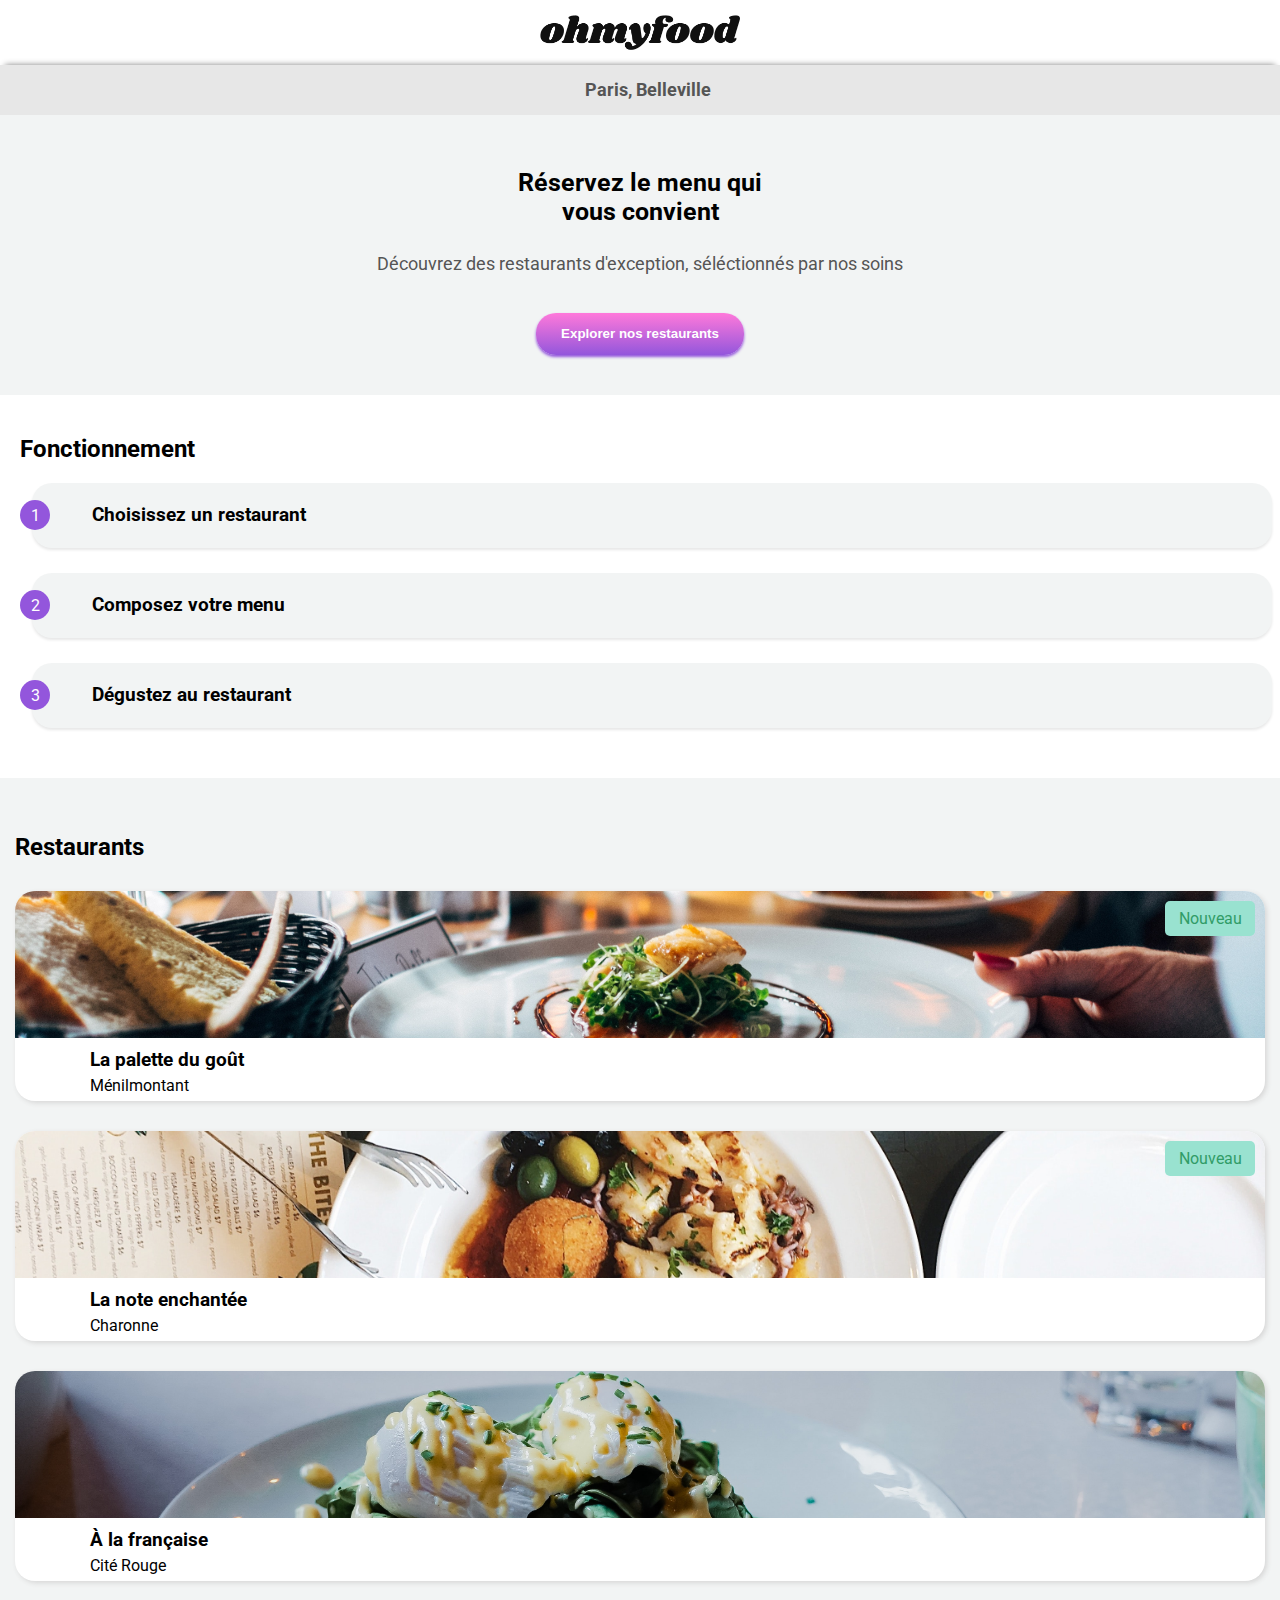
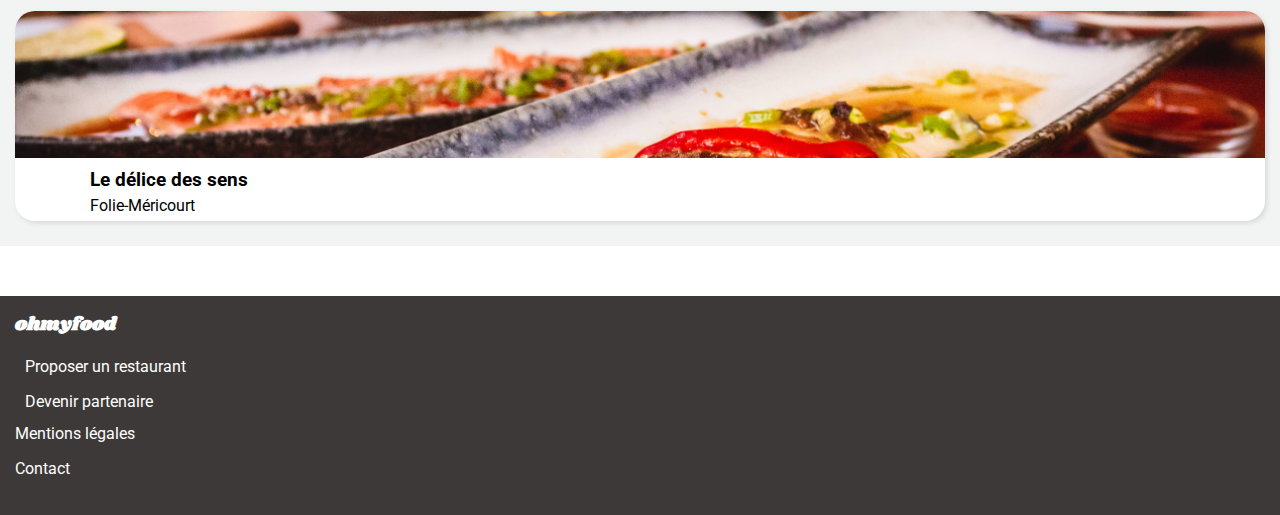
==== index.html @ ba2c08bd "fin page menu française" ====
<!DOCTYPE html>
<html lang="fr">
  <head>
    <meta charset="utf-8" />
    <meta name="viewport" content="width=device-width initial-scale=1" />

    <title>ohmyfood</title>

<link rel="stylesheet" href="https://cdnjs.cloudflare.com/ajax/libs/font-awesome/6.2.0/css/all.min.css" integrity="sha512-xh6O/CkQoPOWDdYTDqeRdPCVd1SpvCA9XXcUnZS2FmJNp1coAFzvtCN9BmamE+4aHK8yyUHUSCcJHgXloTyT2A==" crossorigin="anonymous" referrerpolicy="no-referrer" />
<link rel="preconnect" href="https://fonts.googleapis.com">
<link rel="preconnect" href="https://fonts.gstatic.com" crossorigin>
<link href="https://fonts.googleapis.com/css2?family=Roboto:wght@300&family=Shrikhand&display=swap" rel="stylesheet">
    <link rel="stylesheet" href="css/accueil.css" />
  </head>

  <body>

    <!--<div class="loader-container">
      <div class="loading-spinner"></div>
    </div>-->


    <header>
      <div class="logo-picture">
        <img src="images/logo/ohmyfood.png" alt="logo" />
      </div>
    </header>

    <main>
      <div class="location">
        <div class="map-icon">
          <i class="fa-solid fa-location-dot"></i>
        </div>
       <p> Paris, Belleville</p>
      </div>


      <div class="topic">
        <h1>Réservez le menu qui <br> vous convient </h1>
        <p>Découvrez des restaurants d'exception, séléctionnés par nos soins</p>
        <button class="btn-discover" type="button">
          Explorer nos restaurants
        </button>
      </div>
      
      <section class="functionning">
        <h2>Fonctionnement</h2>
        <ul>
         
          <li>
            <a class="hovering" href="#">
            <div class="number">
            <p>1</p>
            </div>
            <i class="fa-solid fa-mobile-screen-button"></i>
            <h3>Choisissez un restaurant</h3>
            </a>
          </li>
        
         
          <li>
            <a class="hovering" href="#">
            <div class="number">
            <p>2</p>
            </div>
            <i class="fa-solid fa-list-ul"></i>
            <h3>Composez votre menu</h3>
            </a>
          </li>
          
          
          <li>
            <a class="hovering" href="#">
            <div class="number">
            <p>3</p>
            </div>
            <i class="fa-solid fa-store"></i>
            <h3>Dégustez au restaurant</h3>
            </a>
          </li>
        
        </ul>
      </section>

      <section class="restaurant">

        <h2>Restaurants</h2>

        
        <div class="restaurant-group">

          
            <div class="thumbnail-restaurant">
              <a href="menu_palette_gout.html">
              <div class="picture">
                <div class="new">
                  <p>Nouveau</p>
                  </div>
                <img src="images/restaurants/jay-wennington-N_Y88TWmGwA-unsplash.jpg" alt="la palette du goût" />
              </div>

              <div class="content">
                <div class="text">
                <h3>La palette du goût</h3>
                <p>Ménilmontant</p>
                </div>
                <div class="heart">
                  <i class="fa-regular fa-heart"></i>
                </div>
              </div>
              </a>
          </div>
        

          <div class="thumbnail-restaurant">
            <a href="menu_enchantee.html">
            <div class="picture">
              <div class="new">
                <p>Nouveau</p>
                </div>
              <img src="images/restaurants/stil-u2Lp8tXIcjw-unsplash.jpg" alt="La note enchantée" />
            </div>

            <div class="content">
              <div class="text">
              <h3>La note enchantée</h3>
              <p>Charonne</p>
              </div>
              <div class="heart">
                <i class="fa-regular fa-heart"></i>
              </div>
             </div>
            </a>
          </div>

          <div class="thumbnail-restaurant">
            <a href="page/menu_française.html">
            <div class="picture">
              <img src="images/restaurants/toa-heftiba-DQKerTsQwi0-unsplash.jpg" alt="française" />
            </div>

            <div class="content">
              <div class="text">
              <h3>À la française</h3>
              <p>Cité Rouge</p>
              </div>
              <div class="heart">
                <i class="fa-regular fa-heart"></i>
              </div>
             </div>
            </a>
          </div>

          <div class="thumbnail-restaurant">
            <a href="menu_delice.html">
            <div class="picture">
              <img src="images/restaurants/louis-hansel-shotsoflouis-qNBGVyOCY8Q-unsplash.jpg" alt="le délice des sens" />
            </div>

            <div class="content">
              <div class="text">
              <h3>Le délice des sens</h3>
              <p>Folie-Méricourt</p>
              </div>
              <div class="heart">
                <i class="fa-regular fa-heart"></i>
              </div>
             </div>
            </a>
          </div>
        </div>
      </section>


  

      <footer>
        <h3 class="footer-title">
          ohmyfood
        </h3>
        <ul>
            <li class="icon">
              <i class="fa-solid fa-utensils"></i>
              <p>Proposer un restaurant</p>
            </li>
            <li class="icon">
              <i class="fa-solid fa-handshake-angle"></i>
              <p>Devenir partenaire</p>
            </li>
            <li>
              Mentions légales
            </li>
            <li>
              Contact
            </li>
        </ul>
      </footer>

    </main>



  </body>

</html>
---- css/accueil.css ----
body {
  margin: 0;
  box-sizing: border-box;
  font-family: "roboto", sans-serif;
}

.logo-picture {
  display: flex;
  justify-content: center;
  padding: 15px;
}
.logo-picture img {
  width: 200px;
}

.location {
  display: flex;
  justify-content: center;
  align-items: center;
  gap: 15px;
  width: 100%;
  height: 50px;
  background-color: #e7e7e7;
  box-shadow: 0 -5px 6px -5px gray;
  font-size: 18px;
  font-weight: bold;
}
.location p {
  color: #555555;
}

.map-icon i {
  font-size: 18px;
}

.topic {
  display: flex;
  flex-direction: column;
  height: 200px;
  align-items: center;
  justify-content: center;
  padding: 40px 0;
  background-color: #f2f4f4;
}
.topic h1, .topic p {
  margin: auto;
  text-align: center;
  font-size: 25px;
}
.topic p {
  font-size: 18px;
  color: #555555;
}

.btn-discover {
  margin-top: 25px;
  height: 42px;
  border-radius: 20px;
  background: linear-gradient(#ff79da, #9356dc);
  box-shadow: #9356dc 0px 2px 3px;
  border: none;
  color: white;
  font-weight: bold;
  padding: 0 25px;
}

.loader-container {
  display: flex;
  justify-content: center;
  align-items: center;
  position: fixed;
  inset: 0;
  z-index: 3;
  background-color: white;
  height: 100vh;
  animation: disappear 0s forwards;
  animation-delay: 3s;
}

.loading-spinner {
  border-bottom: 2px solid #9356dc;
  border-left: 2px solid #9356dc;
  border-top: 2px solid #ff79da;
  border-right: 2px solid #ff79da;
  border-radius: 50%;
  background: linear-gradient(#ff79da, #9356dc);
  width: 100px;
  height: 100px;
  animation: spin 3s linear infinite;
}

@keyframes spin {
  0% {
    transform: rotate(0deg);
  }
  100% {
    transform: rotate(360deg);
  }
}
@keyframes disappear {
  0% {
    transform: scale(1);
  }
  100% {
    transform: scale(0);
  }
}
.functionning {
  display: flex;
  flex-direction: column;
  justify-content: center;
  margin: 20px;
}
.functionning a {
  gap: 15px;
}

.functionning ul {
  display: flex;
  flex-direction: column;
  align-items: center;
  list-style: decimal;
  gap: 25px;
  margin: 0;
  padding: 0;
  color: black;
}

.hovering {
  display: flex;
  justify-content: start;
  align-items: center;
  position: relative;
  left: 12px;
  width: 100%;
  height: 65px;
  border-radius: 20px;
  background-color: #f2f4f4;
  box-shadow: #e7e7e7 0px 2px 3px;
  text-decoration: none;
  color: black;
}
.hovering:hover {
  background-color: #f5eaf9;
}
.hovering:hover i {
  color: #9356dc;
}

.functionning li {
  display: flex;
  justify-content: start;
  align-items: center;
  width: 100%;
  gap: 12px;
}

.functionning .fa-solid {
  font-size: 20px;
  color: gray;
}

.number {
  display: flex;
  justify-content: center;
  align-items: center;
  position: relative;
  left: -12px;
  background-color: #9356dc;
  color: white;
  width: 30px;
  height: 30px;
  border-radius: 20px;
}

.restaurant {
  padding: 25px 15px;
  margin-top: 50px;
  margin-bottom: 50px;
  background-color: #f2f4f4;
}
.restaurant h2 {
  margin-top: 30px;
  margin-bottom: 30px;
}
.restaurant h3, .restaurant p {
  margin: 0;
}

.thumbnail-restaurant {
  min-width: 200px;
  min-height: 210px;
  width: 100%;
  height: 190px;
  background-color: white;
  box-shadow: 2px 2px 5px #d7d7d7;
  border-radius: 20px;
  overflow: hidden;
}
.thumbnail-restaurant a {
  text-decoration: none;
  color: black;
}

.restaurant-group {
  display: flex;
  flex-wrap: wrap;
  justify-content: space-between;
  align-items: center;
  row-gap: 30px;
  column-gap: 35px;
}

.thumbnail-restaurant .picture {
  width: 100%;
  height: 70%;
}
.thumbnail-restaurant .picture img {
  width: 100%;
  height: 100%;
  object-fit: cover;
}

.new {
  display: flex;
  justify-content: center;
  align-items: center;
  position: absolute;
  right: 0;
  margin-top: 10px;
  margin-right: 25px;
  width: 90px;
  height: 35px;
  z-index: 2;
  color: #319C67;
  border-radius: 5px;
  background-color: #99E2D0;
  text-align: center;
}
.new p {
  position: absolute;
  vertical-align: middle;
}

.content {
  display: flex;
  justify-content: space-between;
  align-items: center;
  padding-top: 3px;
  margin: 0 auto;
  width: 88%;
  height: 30%;
}
.content .text {
  display: flex;
  flex-direction: column;
  row-gap: 5px;
}

.heart {
  font-size: 28px;
}

footer {
  display: flex;
  flex-direction: column;
  padding: 15px;
  color: white;
  background-color: #3D3939;
}
footer h3 {
  font-family: "Shrikhand";
  margin: 0;
}
footer ul {
  display: flex;
  flex-direction: column;
  gap: 10px;
  font-family: "roboto", sans-serif;
  padding: 0;
}
footer ul li {
  display: flex;
  height: 25px;
  gap: 5px;
}
footer ul .icon {
  display: flex;
  align-items: center;
  color: white;
  gap: 10px;
}

/*# sourceMappingURL=accueil.css.map */
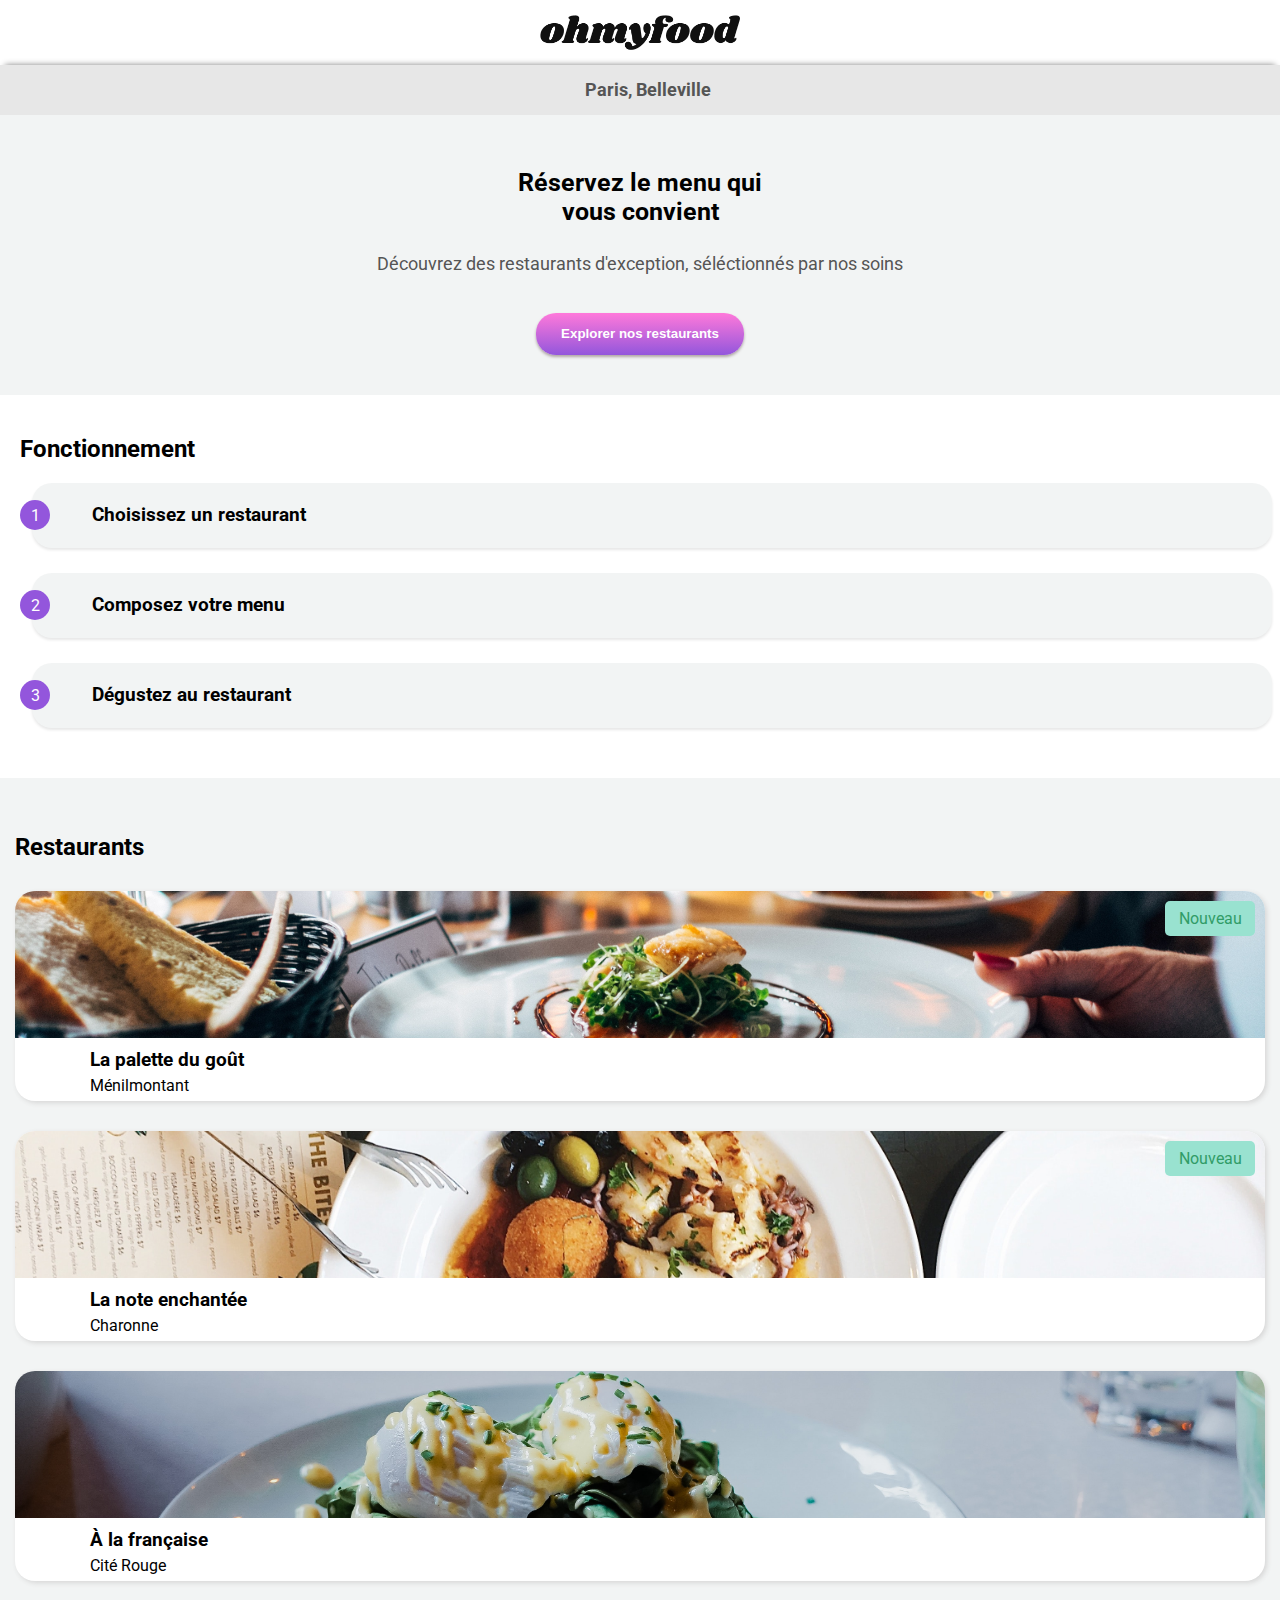
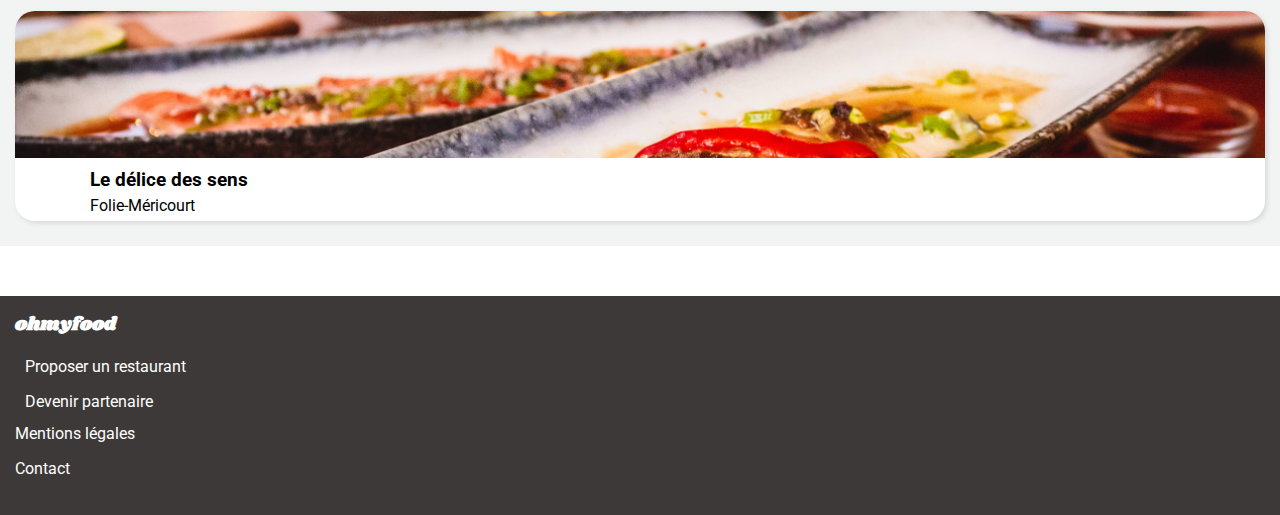
==== commit f55f5a49: "début animation selection des plats" ====
--- a/index.html
+++ b/index.html
@@ -6,19 +6,26 @@
 
     <title>ohmyfood</title>
 
-<link rel="stylesheet" href="https://cdnjs.cloudflare.com/ajax/libs/font-awesome/6.2.0/css/all.min.css" integrity="sha512-xh6O/CkQoPOWDdYTDqeRdPCVd1SpvCA9XXcUnZS2FmJNp1coAFzvtCN9BmamE+4aHK8yyUHUSCcJHgXloTyT2A==" crossorigin="anonymous" referrerpolicy="no-referrer" />
-<link rel="preconnect" href="https://fonts.googleapis.com">
-<link rel="preconnect" href="https://fonts.gstatic.com" crossorigin>
-<link href="https://fonts.googleapis.com/css2?family=Roboto:wght@300&family=Shrikhand&display=swap" rel="stylesheet">
+    <link
+      rel="stylesheet"
+      href="https://cdnjs.cloudflare.com/ajax/libs/font-awesome/6.2.0/css/all.min.css"
+      integrity="sha512-xh6O/CkQoPOWDdYTDqeRdPCVd1SpvCA9XXcUnZS2FmJNp1coAFzvtCN9BmamE+4aHK8yyUHUSCcJHgXloTyT2A=="
+      crossorigin="anonymous"
+      referrerpolicy="no-referrer"
+    />
+    <link rel="preconnect" href="https://fonts.googleapis.com" />
+    <link rel="preconnect" href="https://fonts.gstatic.com" crossorigin />
+    <link
+      href="https://fonts.googleapis.com/css2?family=Roboto:wght@300&family=Shrikhand&display=swap"
+      rel="stylesheet"
+    />
     <link rel="stylesheet" href="css/accueil.css" />
   </head>
 
   <body>
-
     <!--<div class="loader-container">
       <div class="loading-spinner"></div>
     </div>-->
-
 
     <header>
       <div class="logo-picture">
@@ -31,176 +38,170 @@
         <div class="map-icon">
           <i class="fa-solid fa-location-dot"></i>
         </div>
-       <p> Paris, Belleville</p>
+        <p>Paris, Belleville</p>
       </div>
 
-
       <div class="topic">
-        <h1>Réservez le menu qui <br> vous convient </h1>
+        <h1>
+          Réservez le menu qui <br />
+          vous convient
+        </h1>
         <p>Découvrez des restaurants d'exception, séléctionnés par nos soins</p>
         <button class="btn-discover" type="button">
           Explorer nos restaurants
         </button>
       </div>
-      
+
       <section class="functionning">
         <h2>Fonctionnement</h2>
         <ul>
-         
           <li>
             <a class="hovering" href="#">
-            <div class="number">
-            <p>1</p>
-            </div>
-            <i class="fa-solid fa-mobile-screen-button"></i>
-            <h3>Choisissez un restaurant</h3>
-            </a>
-          </li>
-        
-         
+              <div class="number">
+                <p>1</p>
+              </div>
+              <i class="fa-solid fa-mobile-screen-button"></i>
+              <h3>Choisissez un restaurant</h3>
+            </a>
+          </li>
+
           <li>
             <a class="hovering" href="#">
-            <div class="number">
-            <p>2</p>
-            </div>
-            <i class="fa-solid fa-list-ul"></i>
-            <h3>Composez votre menu</h3>
-            </a>
-          </li>
-          
-          
+              <div class="number">
+                <p>2</p>
+              </div>
+              <i class="fa-solid fa-list-ul"></i>
+              <h3>Composez votre menu</h3>
+            </a>
+          </li>
+
           <li>
             <a class="hovering" href="#">
-            <div class="number">
-            <p>3</p>
-            </div>
-            <i class="fa-solid fa-store"></i>
-            <h3>Dégustez au restaurant</h3>
-            </a>
-          </li>
-        
+              <div class="number">
+                <p>3</p>
+              </div>
+              <i class="fa-solid fa-store"></i>
+              <h3>Dégustez au restaurant</h3>
+            </a>
+          </li>
         </ul>
       </section>
 
-      <section class="restaurant">
-
+      <section id="restaurant-section" class="restaurant">
         <h2>Restaurants</h2>
 
-        
         <div class="restaurant-group">
-
-          
-            <div class="thumbnail-restaurant">
-              <a href="menu_palette_gout.html">
+          <div class="thumbnail-restaurant">
+            <a href="page/menu_palette_gout.html">
               <div class="picture">
                 <div class="new">
                   <p>Nouveau</p>
-                  </div>
-                <img src="images/restaurants/jay-wennington-N_Y88TWmGwA-unsplash.jpg" alt="la palette du goût" />
-              </div>
-
-              <div class="content">
-                <div class="text">
-                <h3>La palette du goût</h3>
-                <p>Ménilmontant</p>
-                </div>
-                <div class="heart">
-                  <i class="fa-regular fa-heart"></i>
-                </div>
-              </div>
-              </a>
-          </div>
-        
+                </div>
+                <img
+                  src="images/restaurants/jay-wennington-N_Y88TWmGwA-unsplash.jpg"
+                  alt="la palette du goût"
+                />
+              </div>
+
+              <div class="content">
+                <div class="text">
+                  <h3>La palette du goût</h3>
+                  <p>Ménilmontant</p>
+                </div>
+                <div class="heart">
+                  <i class="fa-regular fa-heart"></i>
+                  <i class="fa-solid fa-heart"></i>
+                </div>
+              </div>
+            </a>
+          </div>
 
           <div class="thumbnail-restaurant">
             <a href="menu_enchantee.html">
-            <div class="picture">
-              <div class="new">
-                <p>Nouveau</p>
-                </div>
-              <img src="images/restaurants/stil-u2Lp8tXIcjw-unsplash.jpg" alt="La note enchantée" />
-            </div>
-
-            <div class="content">
-              <div class="text">
-              <h3>La note enchantée</h3>
-              <p>Charonne</p>
-              </div>
-              <div class="heart">
-                <i class="fa-regular fa-heart"></i>
-              </div>
-             </div>
+              <div class="picture">
+                <div class="new">
+                  <p>Nouveau</p>
+                </div>
+                <img
+                  src="images/restaurants/stil-u2Lp8tXIcjw-unsplash.jpg"
+                  alt="La note enchantée"
+                />
+              </div>
+
+              <div class="content">
+                <div class="text">
+                  <h3>La note enchantée</h3>
+                  <p>Charonne</p>
+                </div>
+                <div class="heart">
+                  <i class="fa-regular fa-heart"></i>
+                  <i class="fa-solid fa-heart"></i>
+                </div>
+              </div>
             </a>
           </div>
 
           <div class="thumbnail-restaurant">
             <a href="page/menu_française.html">
-            <div class="picture">
-              <img src="images/restaurants/toa-heftiba-DQKerTsQwi0-unsplash.jpg" alt="française" />
-            </div>
-
-            <div class="content">
-              <div class="text">
-              <h3>À la française</h3>
-              <p>Cité Rouge</p>
-              </div>
-              <div class="heart">
-                <i class="fa-regular fa-heart"></i>
-              </div>
-             </div>
+              <div class="picture">
+                <img
+                  src="images/restaurants/toa-heftiba-DQKerTsQwi0-unsplash.jpg"
+                  alt="française"
+                />
+              </div>
+
+              <div class="content">
+                <div class="text">
+                  <h3>À la française</h3>
+                  <p>Cité Rouge</p>
+                </div>
+                <div class="heart">
+                  <i class="fa-regular fa-heart"></i>
+                  <i class="fa-solid fa-heart"></i>
+                </div>
+              </div>
             </a>
           </div>
 
           <div class="thumbnail-restaurant">
             <a href="menu_delice.html">
-            <div class="picture">
-              <img src="images/restaurants/louis-hansel-shotsoflouis-qNBGVyOCY8Q-unsplash.jpg" alt="le délice des sens" />
-            </div>
-
-            <div class="content">
-              <div class="text">
-              <h3>Le délice des sens</h3>
-              <p>Folie-Méricourt</p>
-              </div>
-              <div class="heart">
-                <i class="fa-regular fa-heart"></i>
-              </div>
-             </div>
+              <div class="picture">
+                <img
+                  src="images/restaurants/louis-hansel-shotsoflouis-qNBGVyOCY8Q-unsplash.jpg"
+                  alt="le délice des sens"
+                />
+              </div>
+
+              <div class="content">
+                <div class="text">
+                  <h3>Le délice des sens</h3>
+                  <p>Folie-Méricourt</p>
+                </div>
+                <div class="heart">
+                  <i class="fa-regular fa-heart"></i>
+                  <i class="fa-solid fa-heart"></i>
+                </div>
+              </div>
             </a>
           </div>
         </div>
       </section>
 
-
-  
-
       <footer>
-        <h3 class="footer-title">
-          ohmyfood
-        </h3>
+        <h3 class="footer-title">ohmyfood</h3>
         <ul>
-            <li class="icon">
-              <i class="fa-solid fa-utensils"></i>
-              <p>Proposer un restaurant</p>
-            </li>
-            <li class="icon">
-              <i class="fa-solid fa-handshake-angle"></i>
-              <p>Devenir partenaire</p>
-            </li>
-            <li>
-              Mentions légales
-            </li>
-            <li>
-              Contact
-            </li>
+          <li class="icon">
+            <i class="fa-solid fa-utensils"></i>
+            <p>Proposer un restaurant</p>
+          </li>
+          <li class="icon">
+            <i class="fa-solid fa-handshake-angle"></i>
+            <p>Devenir partenaire</p>
+          </li>
+          <li>Mentions légales</li>
+          <li>Contact</li>
         </ul>
       </footer>
-
     </main>
-
-
-
   </body>
-
 </html>
-
--- a/css/accueil.css
+++ b/css/accueil.css
@@ -57,11 +57,15 @@
   height: 42px;
   border-radius: 20px;
   background: linear-gradient(#ff79da, #9356dc);
-  box-shadow: #9356dc 0px 2px 3px;
+  box-shadow: rgb(175, 165, 165) 0px 2px 3px;
   border: none;
   color: white;
   font-weight: bold;
   padding: 0 25px;
+}
+.btn-discover:hover {
+  filter: brightness(1.1);
+  box-shadow: rgb(175, 165, 165) 0px 6px 10px;
 }
 
 .loader-container {
@@ -201,6 +205,15 @@
   text-decoration: none;
   color: black;
 }
+.thumbnail-restaurant .picture {
+  width: 100%;
+  height: 70%;
+}
+.thumbnail-restaurant .picture img {
+  width: 100%;
+  height: 100%;
+  object-fit: cover;
+}
 
 .restaurant-group {
   display: flex;
@@ -209,16 +222,6 @@
   align-items: center;
   row-gap: 30px;
   column-gap: 35px;
-}
-
-.thumbnail-restaurant .picture {
-  width: 100%;
-  height: 70%;
-}
-.thumbnail-restaurant .picture img {
-  width: 100%;
-  height: 100%;
-  object-fit: cover;
 }
 
 .new {
@@ -258,9 +261,32 @@
 }
 
 .heart {
+  display: flex;
   font-size: 28px;
 }
-
+.heart .fa-regular {
+  position: relative;
+}
+.heart .fa-solid {
+  position: absolute;
+  opacity: 0;
+}
+.heart .fa-solid:hover {
+  background: linear-gradient(#ff79da, #9356dc);
+  background-clip: text;
+  -webkit-background-clip: text;
+  color: transparent;
+  animation: fill 2.5s forwards;
+}
+
+@keyframes fill {
+  0% {
+    opacity: 0;
+  }
+  100% {
+    opacity: 1;
+  }
+}
 footer {
   display: flex;
   flex-direction: column;
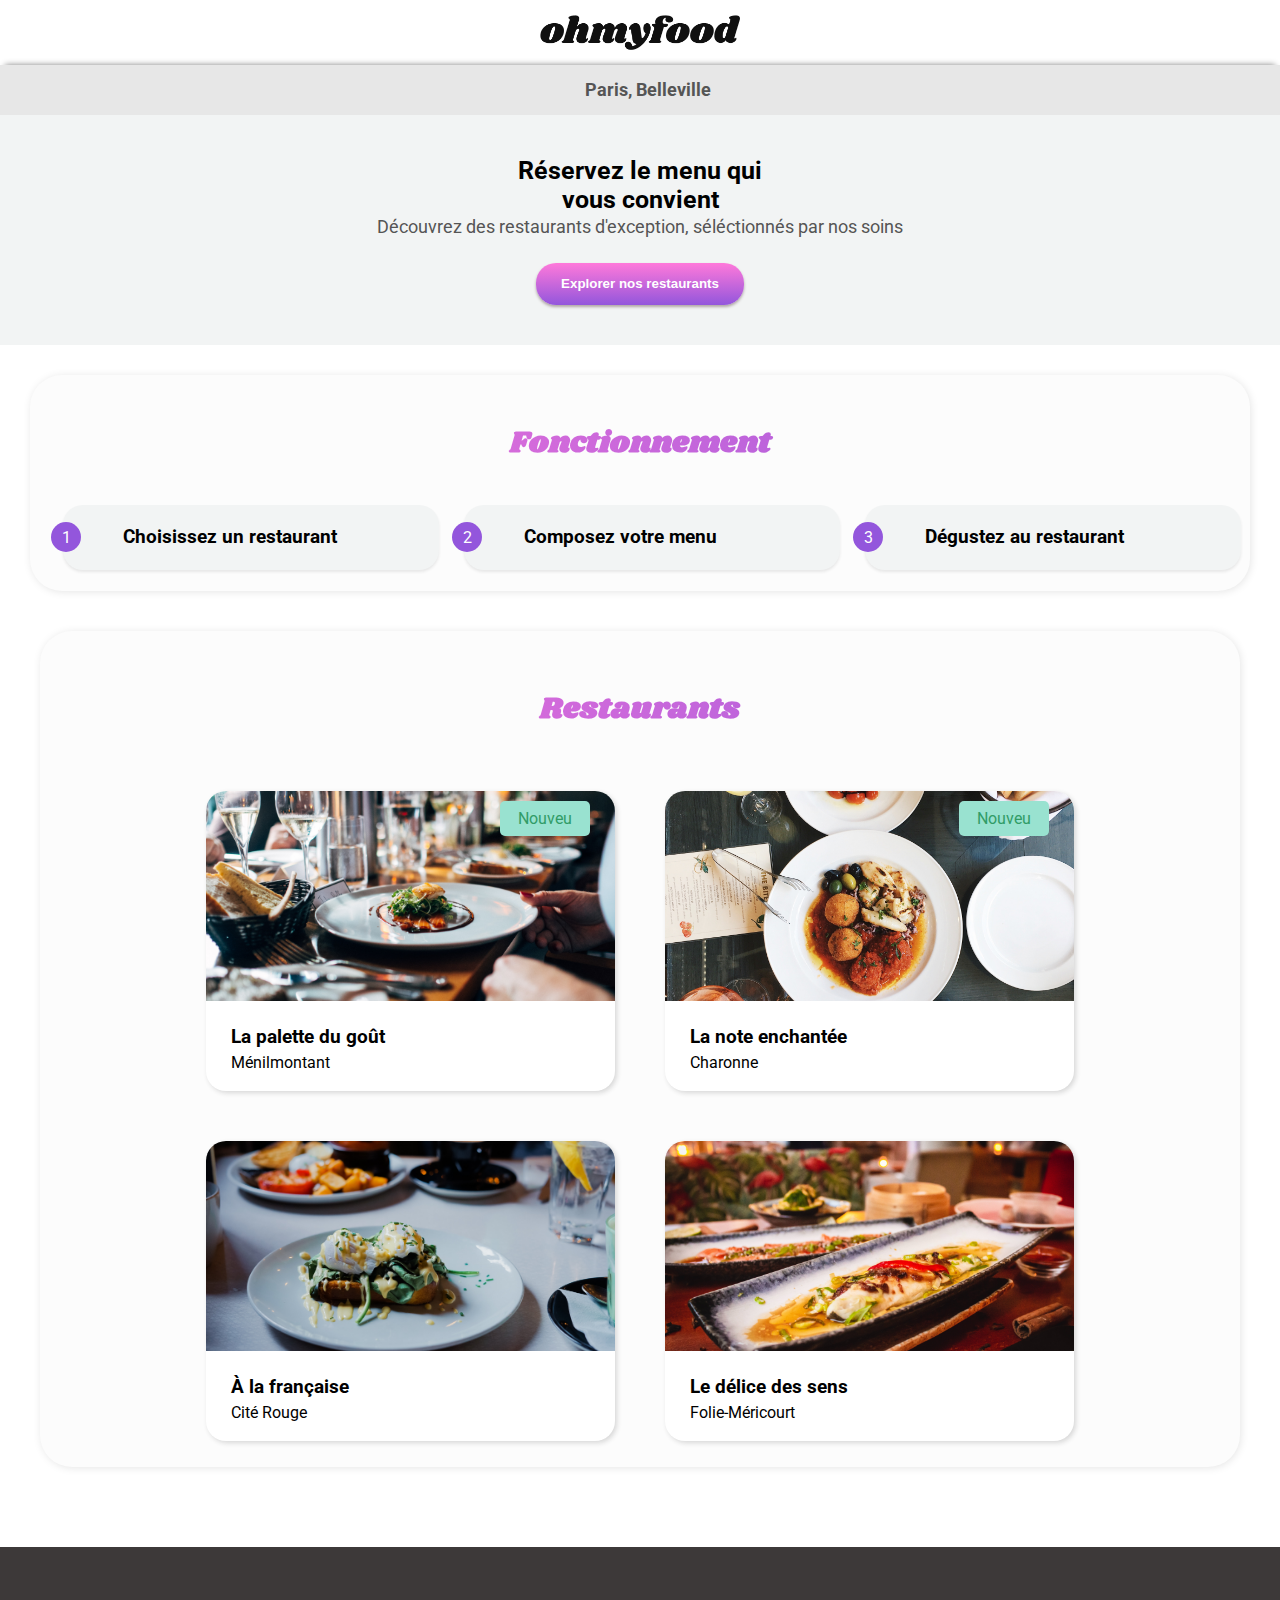
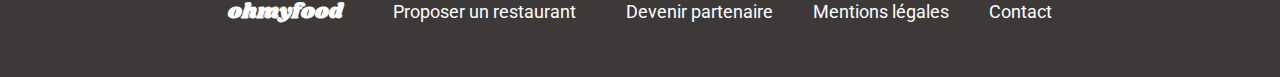
==== commit 0921bd81: "finalisation version desktop" ====
--- a/index.html
+++ b/index.html
@@ -94,9 +94,7 @@
           <div class="thumbnail-restaurant">
             <a href="page/menu_palette_gout.html">
               <div class="picture">
-                <div class="new">
-                  <p>Nouveau</p>
-                </div>
+                <span class="new">Nouveu</span>
                 <img
                   src="images/restaurants/jay-wennington-N_Y88TWmGwA-unsplash.jpg"
                   alt="la palette du goût"
@@ -117,11 +115,9 @@
           </div>
 
           <div class="thumbnail-restaurant">
-            <a href="menu_enchantee.html">
-              <div class="picture">
-                <div class="new">
-                  <p>Nouveau</p>
-                </div>
+            <a href="page/menu_enchantee.html">
+              <div class="picture">
+                <span class="new">Nouveu</span>
                 <img
                   src="images/restaurants/stil-u2Lp8tXIcjw-unsplash.jpg"
                   alt="La note enchantée"
@@ -164,7 +160,7 @@
           </div>
 
           <div class="thumbnail-restaurant">
-            <a href="menu_delice.html">
+            <a href="page/menu_delice.html">
               <div class="picture">
                 <img
                   src="images/restaurants/louis-hansel-shotsoflouis-qNBGVyOCY8Q-unsplash.jpg"
@@ -199,7 +195,9 @@
             <p>Devenir partenaire</p>
           </li>
           <li>Mentions légales</li>
-          <li>Contact</li>
+          <li>
+            <a href="#"> Contact </a>
+          </li>
         </ul>
       </footer>
     </main>
--- a/css/accueil.css
+++ b/css/accueil.css
@@ -180,14 +180,14 @@
 .restaurant {
   padding: 25px 15px;
   margin-top: 50px;
-  margin-bottom: 50px;
   background-color: #f2f4f4;
 }
 .restaurant h2 {
   margin-top: 30px;
   margin-bottom: 30px;
 }
-.restaurant h3, .restaurant p {
+.restaurant h3,
+.restaurant p {
   margin: 0;
 }
 
@@ -206,25 +206,11 @@
   color: black;
 }
 .thumbnail-restaurant .picture {
+  position: relative;
   width: 100%;
   height: 70%;
 }
-.thumbnail-restaurant .picture img {
-  width: 100%;
-  height: 100%;
-  object-fit: cover;
-}
-
-.restaurant-group {
-  display: flex;
-  flex-wrap: wrap;
-  justify-content: space-between;
-  align-items: center;
-  row-gap: 30px;
-  column-gap: 35px;
-}
-
-.new {
+.thumbnail-restaurant .picture .new {
   display: flex;
   justify-content: center;
   align-items: center;
@@ -235,14 +221,28 @@
   width: 90px;
   height: 35px;
   z-index: 2;
-  color: #319C67;
+  color: #319c67;
   border-radius: 5px;
-  background-color: #99E2D0;
+  background-color: #99e2d0;
   text-align: center;
 }
-.new p {
+.thumbnail-restaurant .picture .new p {
   position: absolute;
   vertical-align: middle;
+}
+.thumbnail-restaurant .picture img {
+  width: 100%;
+  height: 100%;
+  object-fit: cover;
+}
+
+.restaurant-group {
+  display: flex;
+  flex-wrap: wrap;
+  justify-content: space-between;
+  align-items: center;
+  row-gap: 30px;
+  column-gap: 35px;
 }
 
 .content {
@@ -292,7 +292,7 @@
   flex-direction: column;
   padding: 15px;
   color: white;
-  background-color: #3D3939;
+  background-color: #3d3939;
 }
 footer h3 {
   font-family: "Shrikhand";
@@ -310,6 +310,10 @@
   height: 25px;
   gap: 5px;
 }
+footer ul li a {
+  text-decoration: none;
+  color: white;
+}
 footer ul .icon {
   display: flex;
   align-items: center;
@@ -317,4 +321,85 @@
   gap: 10px;
 }
 
+@media screen and (min-width: 768px) {
+  .topic {
+    height: 150px;
+  }
+  h2 {
+    display: flex;
+    justify-content: center;
+    font-size: 30px;
+    font-family: "Shrikhand", sans-serif;
+    margin-bottom: 40px;
+    background-image: linear-gradient(to right, #ff79da, #9356dc);
+    background-clip: text;
+    -webkit-background-clip: text;
+    color: transparent;
+  }
+  .functionning {
+    border: 1px solid transparent;
+    border-radius: 2rem;
+    box-shadow: 1px 1px 10px -1px #e0e0e0;
+    padding: 20px;
+    margin: 30px;
+    background-color: #fcfcfc;
+  }
+  .functionning ul {
+    display: flex;
+    flex-direction: row;
+    list-style: decimal;
+    gap: 25px;
+    margin: 0;
+    padding: 0;
+    color: black;
+  }
+  .restaurant {
+    border: 1px solid transparent;
+    border-radius: 2rem;
+    box-shadow: 1px 1px 10px -1px #e0e0e0;
+    margin: 40px;
+    background-color: #fcfcfc;
+  }
+  .restaurant .restaurant-group {
+    display: flex;
+    flex-direction: row;
+    align-items: center;
+    justify-content: center;
+    row-gap: 50px;
+    column-gap: 50px;
+    margin-top: 60px;
+  }
+  .restaurant .thumbnail-restaurant {
+    min-width: 200px;
+    min-height: 210px;
+    width: 35%;
+    height: 300px;
+    background-color: white;
+    box-shadow: 2px 2px 5px #d7d7d7;
+    border-radius: 20px;
+    overflow: hidden;
+    transition: all 0.8s;
+  }
+  .restaurant .thumbnail-restaurant:hover {
+    transform: scale(1.05);
+    box-shadow: 6px 6px 15px #d7d7d7;
+  }
+  footer {
+    align-items: center;
+    justify-content: center;
+    flex-direction: row;
+    gap: 40px;
+    height: 100px;
+    font-size: 18px;
+    margin-top: 80px;
+  }
+  footer ul {
+    flex-direction: row;
+    gap: 40px;
+  }
+  footer ul li {
+    align-items: center;
+  }
+}
+
 /*# sourceMappingURL=accueil.css.map */
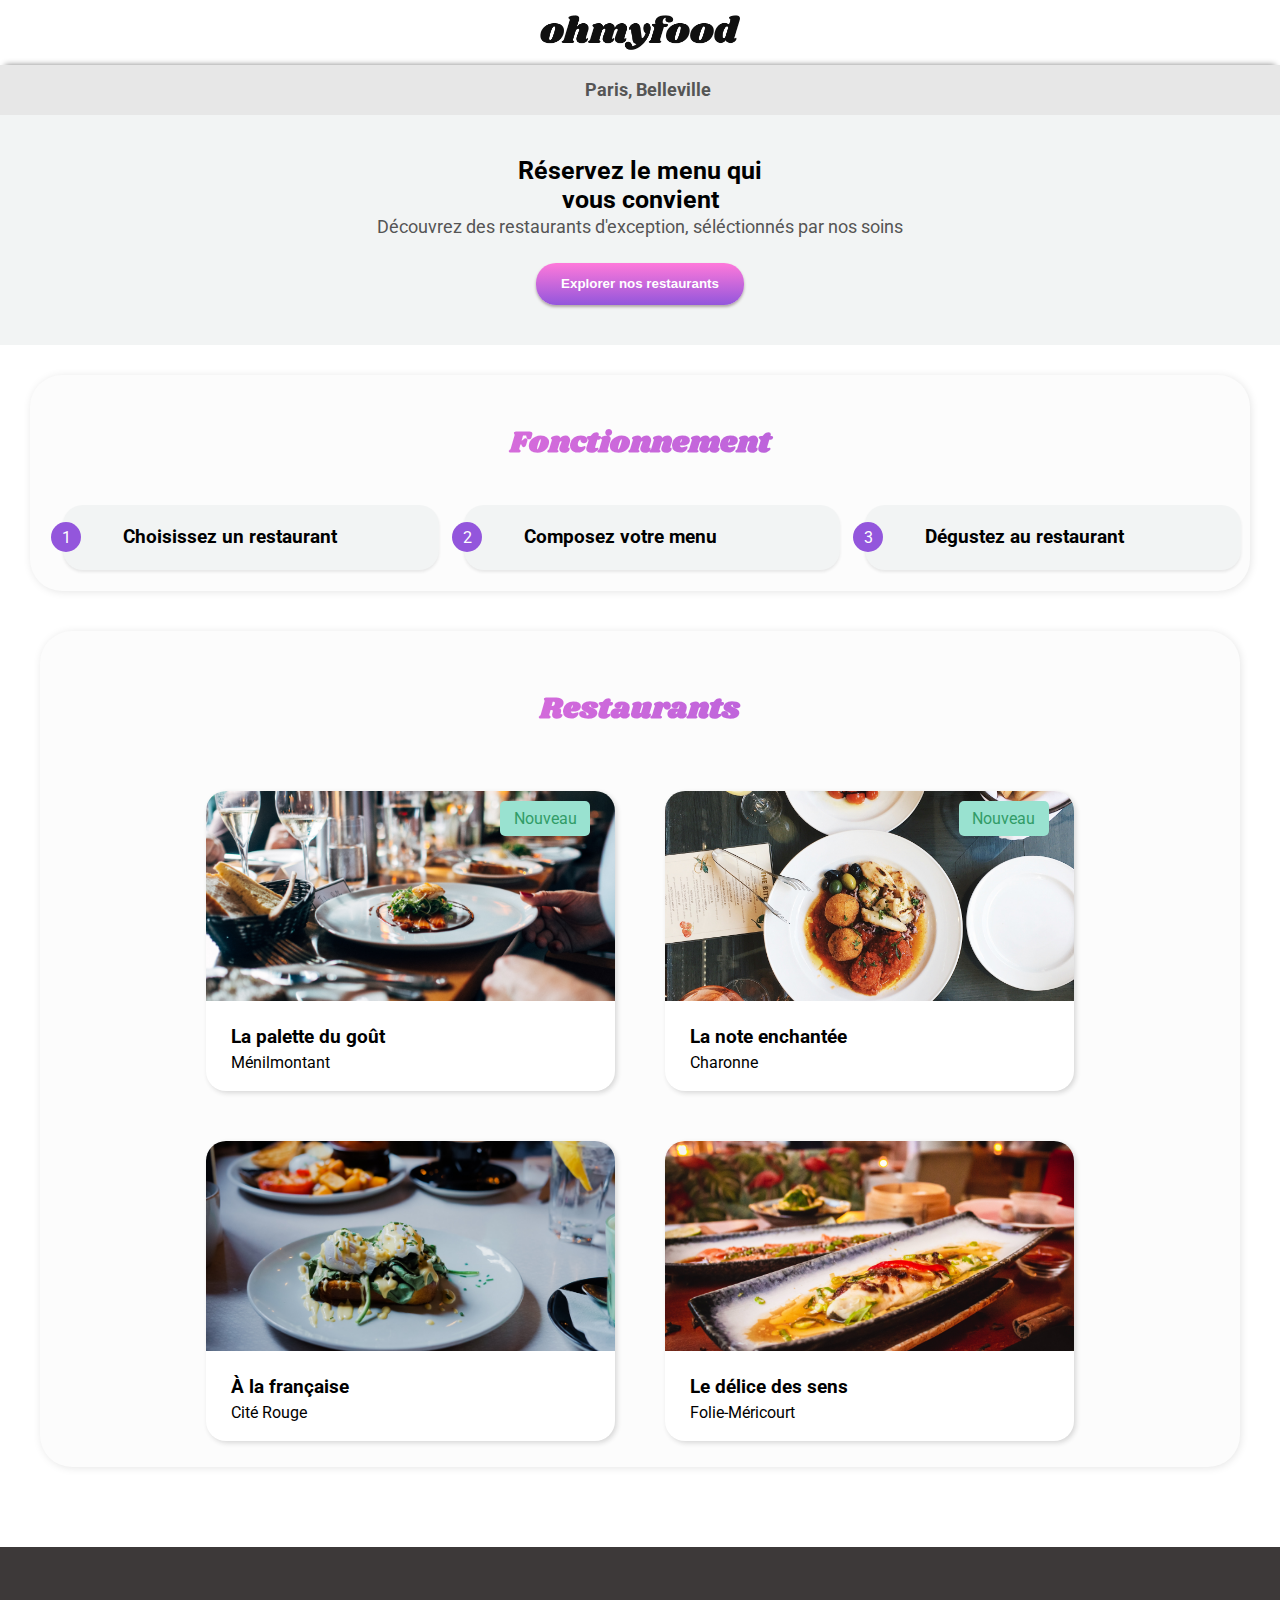
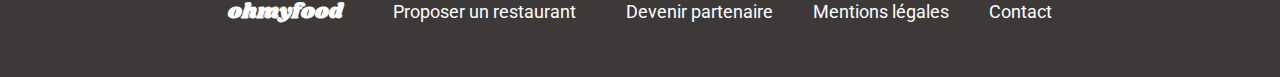
==== commit aaf32506: "retravail de l'animation selection des plats" ====
--- a/index.html
+++ b/index.html
@@ -94,7 +94,7 @@
           <div class="thumbnail-restaurant">
             <a href="page/menu_palette_gout.html">
               <div class="picture">
-                <span class="new">Nouveu</span>
+                <span class="new">Nouveau</span>
                 <img
                   src="images/restaurants/jay-wennington-N_Y88TWmGwA-unsplash.jpg"
                   alt="la palette du goût"
@@ -117,7 +117,7 @@
           <div class="thumbnail-restaurant">
             <a href="page/menu_enchantee.html">
               <div class="picture">
-                <span class="new">Nouveu</span>
+                <span class="new">Nouveau</span>
                 <img
                   src="images/restaurants/stil-u2Lp8tXIcjw-unsplash.jpg"
                   alt="La note enchantée"
@@ -182,6 +182,7 @@
           </div>
         </div>
       </section>
+    </main>
 
       <footer>
         <h3 class="footer-title">ohmyfood</h3>
@@ -196,10 +197,9 @@
           </li>
           <li>Mentions légales</li>
           <li>
-            <a href="#"> Contact </a>
+            <a href="mailto:luc.tiramani@gmail.com"> Contact </a>
           </li>
         </ul>
       </footer>
-    </main>
   </body>
 </html>
--- a/css/accueil.css
+++ b/css/accueil.css
@@ -80,8 +80,7 @@
   animation: disappear 0s forwards;
   animation-delay: 3s;
 }
-
-.loading-spinner {
+.loader-container .loading-spinner {
   border-bottom: 2px solid #9356dc;
   border-left: 2px solid #9356dc;
   border-top: 2px solid #ff79da;
@@ -115,10 +114,6 @@
   justify-content: center;
   margin: 20px;
 }
-.functionning a {
-  gap: 15px;
-}
-
 .functionning ul {
   display: flex;
   flex-direction: column;
@@ -128,6 +123,20 @@
   margin: 0;
   padding: 0;
   color: black;
+}
+.functionning ul li {
+  display: flex;
+  justify-content: start;
+  align-items: center;
+  width: 100%;
+  gap: 12px;
+}
+.functionning .fa-solid {
+  font-size: 20px;
+  color: gray;
+}
+.functionning a {
+  gap: 15px;
 }
 
 .hovering {
@@ -151,19 +160,6 @@
   color: #9356dc;
 }
 
-.functionning li {
-  display: flex;
-  justify-content: start;
-  align-items: center;
-  width: 100%;
-  gap: 12px;
-}
-
-.functionning .fa-solid {
-  font-size: 20px;
-  color: gray;
-}
-
 .number {
   display: flex;
   justify-content: center;
@@ -190,8 +186,15 @@
 .restaurant p {
   margin: 0;
 }
-
-.thumbnail-restaurant {
+.restaurant .restaurant-group {
+  display: flex;
+  flex-wrap: wrap;
+  justify-content: space-between;
+  align-items: center;
+  row-gap: 30px;
+  column-gap: 35px;
+}
+.restaurant .thumbnail-restaurant {
   min-width: 200px;
   min-height: 210px;
   width: 100%;
@@ -201,16 +204,16 @@
   border-radius: 20px;
   overflow: hidden;
 }
-.thumbnail-restaurant a {
+.restaurant .thumbnail-restaurant a {
   text-decoration: none;
   color: black;
 }
-.thumbnail-restaurant .picture {
+.restaurant .thumbnail-restaurant .picture {
   position: relative;
   width: 100%;
   height: 70%;
 }
-.thumbnail-restaurant .picture .new {
+.restaurant .thumbnail-restaurant .picture .new {
   display: flex;
   justify-content: center;
   align-items: center;
@@ -226,23 +229,14 @@
   background-color: #99e2d0;
   text-align: center;
 }
-.thumbnail-restaurant .picture .new p {
+.restaurant .thumbnail-restaurant .picture .new p {
   position: absolute;
   vertical-align: middle;
 }
-.thumbnail-restaurant .picture img {
+.restaurant .thumbnail-restaurant .picture img {
   width: 100%;
   height: 100%;
   object-fit: cover;
-}
-
-.restaurant-group {
-  display: flex;
-  flex-wrap: wrap;
-  justify-content: space-between;
-  align-items: center;
-  row-gap: 30px;
-  column-gap: 35px;
 }
 
 .content {
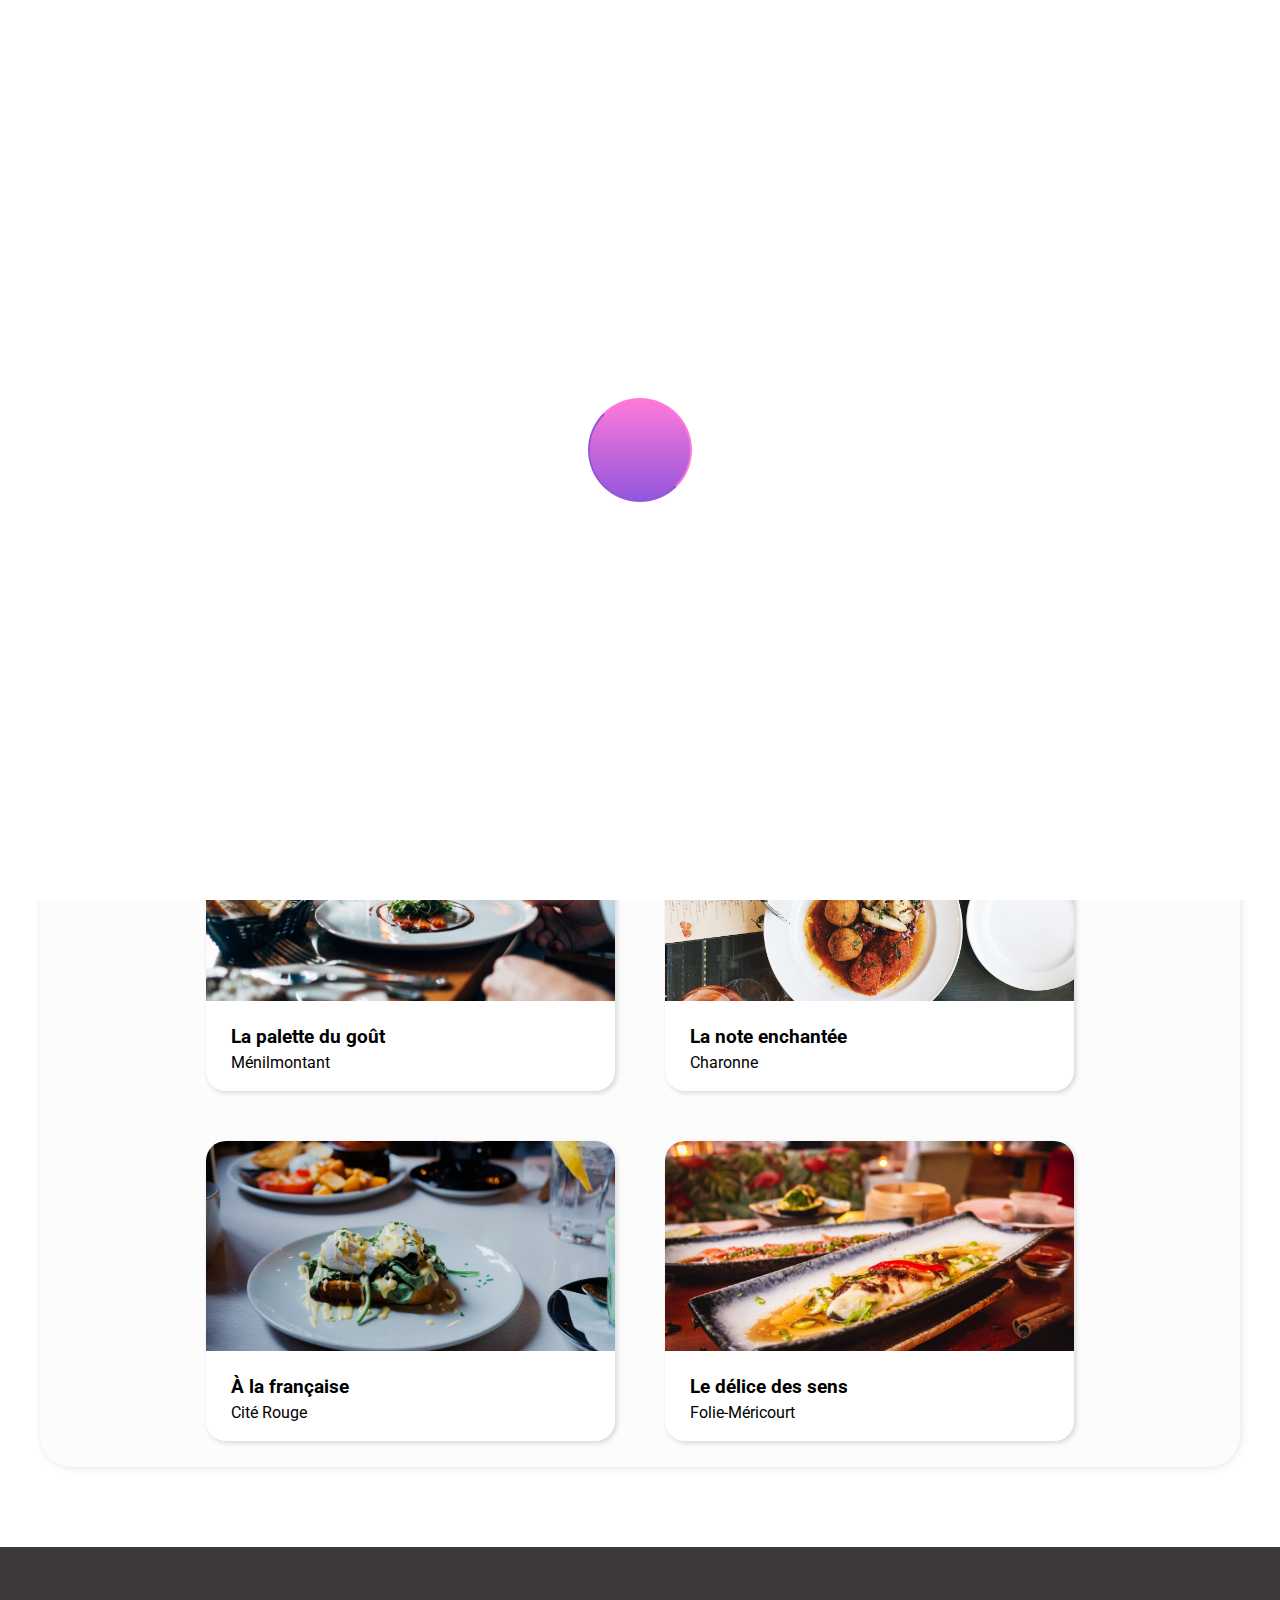
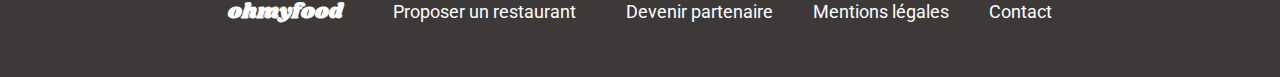
==== commit 4aeffd5b: "Peaufinage des derniers détails" ====
--- a/index.html
+++ b/index.html
@@ -23,9 +23,9 @@
   </head>
 
   <body>
-    <!--<div class="loader-container">
+    <div class="loader-container">
       <div class="loading-spinner"></div>
-    </div>-->
+    </div>
 
     <header>
       <div class="logo-picture">
@@ -184,22 +184,22 @@
       </section>
     </main>
 
-      <footer>
-        <h3 class="footer-title">ohmyfood</h3>
-        <ul>
-          <li class="icon">
-            <i class="fa-solid fa-utensils"></i>
-            <p>Proposer un restaurant</p>
-          </li>
-          <li class="icon">
-            <i class="fa-solid fa-handshake-angle"></i>
-            <p>Devenir partenaire</p>
-          </li>
-          <li>Mentions légales</li>
-          <li>
-            <a href="mailto:luc.tiramani@gmail.com"> Contact </a>
-          </li>
-        </ul>
-      </footer>
+    <footer>
+      <h3 class="footer-title">ohmyfood</h3>
+      <ul>
+        <li class="icon">
+          <i class="fa-solid fa-utensils"></i>
+          <p>Proposer un restaurant</p>
+        </li>
+        <li class="icon">
+          <i class="fa-solid fa-handshake-angle"></i>
+          <p>Devenir partenaire</p>
+        </li>
+        <li>Mentions légales</li>
+        <li>
+          <a href="mailto:luc.tiramani@gmail.com"> Contact </a>
+        </li>
+      </ul>
+    </footer>
   </body>
 </html>
--- a/css/accueil.css
+++ b/css/accueil.css
@@ -274,9 +274,6 @@
 }
 
 @keyframes fill {
-  0% {
-    opacity: 0;
-  }
   100% {
     opacity: 1;
   }
